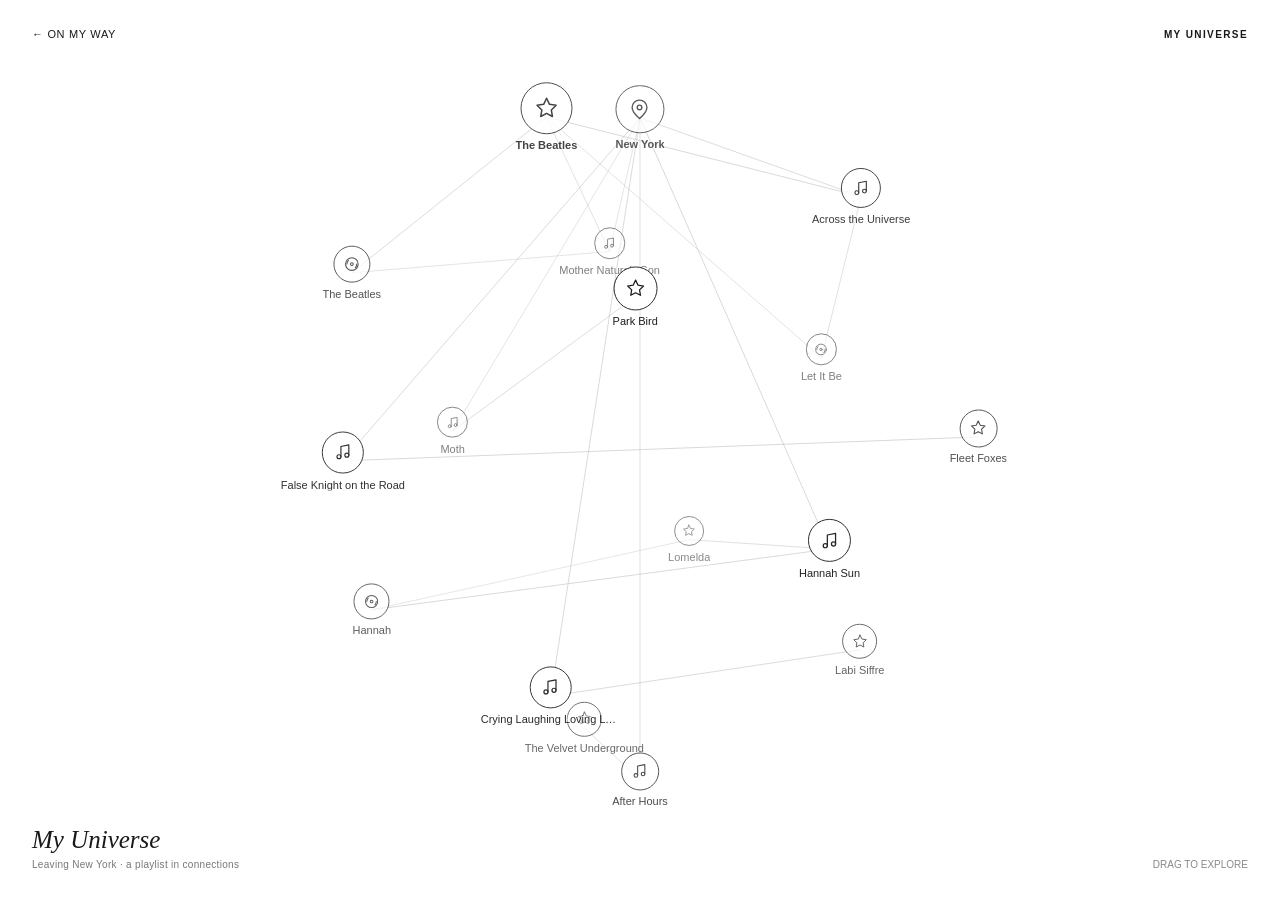
==== universe.html @ 07e65d4c "Add interactive My Universe graph" ====
<!doctype html>
<html lang="en">
<head>
  <meta charset="utf-8">
  <meta name="viewport" content="width=device-width,initial-scale=1">
  <title>My Universe — On My Way</title>
  <style>
    *{box-sizing:border-box}html,body{height:100%;margin:0}body{background:#fff;color:#191919;font-family:Georgia,serif;overflow:hidden}a,button{color:inherit}a:focus-visible,button:focus-visible{outline:2px solid #111;outline-offset:4px}.top{position:absolute;z-index:5;top:28px;left:32px;right:32px;display:flex;align-items:center;justify-content:space-between}.back{font:11px Arial,sans-serif;letter-spacing:.06em;text-decoration:none}.brand{font:700 10px Arial,sans-serif;letter-spacing:.14em}.caption{position:absolute;z-index:3;bottom:30px;left:32px;pointer-events:none}.caption h1{font:italic 25px Georgia,serif;margin:0 0 5px}.caption p{font:10px Arial,sans-serif;letter-spacing:.03em;color:#777;margin:0}.graph{position:absolute;inset:0;overflow:hidden;touch-action:none;cursor:grab}.graph.dragging{cursor:grabbing}.edges{position:absolute;inset:0;width:100%;height:100%;pointer-events:none}.node{position:absolute;left:0;top:0;display:flex;flex-direction:column;align-items:center;gap:5px;border:0;padding:0;background:none;font:11px/1.1 Arial,sans-serif;white-space:nowrap;cursor:pointer;transform-origin:center center}.node .icon{display:grid;place-items:center;width:var(--size);height:var(--size);border:1px solid #262626;border-radius:50%;background:#fff;transition:background .16s,color .16s,box-shadow .16s}.node:hover .icon,.node:focus-visible .icon{background:#1b1b1b;color:#fff;box-shadow:0 0 0 5px #0000000a}.node svg{width:48%;height:48%;fill:none;stroke:currentColor;stroke-width:1.5;stroke-linecap:round;stroke-linejoin:round}.node .name{max-width:140px;overflow:hidden;text-overflow:ellipsis;text-shadow:0 0 5px #fff,0 0 5px #fff,0 0 5px #fff}.node.featured .icon{border-width:1.5px}.node.featured .name{font-weight:bold}.overlay{position:fixed;z-index:10;inset:0;display:grid;place-items:center;padding:20px;background:#ffffffbb}.overlay[hidden]{display:none}.card{position:relative;width:min(390px,100%);max-height:min(520px,85vh);overflow:auto;background:#fff;border:1px solid #222;padding:36px;box-shadow:0 16px 45px #00000012}.close{position:absolute;right:14px;top:10px;background:none;border:0;font:28px Georgia,serif;cursor:pointer}.kind{font:10px Arial,sans-serif;letter-spacing:.15em;color:#777;text-transform:uppercase}.card h2{font:normal 30px/1.1 Georgia,serif;margin:12px 0 14px}.card p{font:14px/1.6 Arial,sans-serif;color:#555}.card h3{font:10px Arial,sans-serif;letter-spacing:.12em;margin:25px 0 12px;text-transform:uppercase}.card ul{list-style:none;padding:0;margin:0;font:13px/1.8 Arial,sans-serif}.card li{border-top:1px solid #eee;padding:7px 0}.card li span{display:block;color:#888;font-size:10px}.hint{position:absolute;bottom:30px;right:32px;font:10px Arial,sans-serif;color:#888;pointer-events:none}@media(max-width:600px){.top{top:22px;left:20px;right:20px}.caption{bottom:24px;left:20px}.caption h1{font-size:21px}.hint{bottom:25px;right:20px}.node{font-size:9px}.node .name{max-width:100px}.card{padding:30px}}
  </style>
</head>
<body>
  <header class="top"><a class="back" href="index.html">← ON MY WAY</a><span class="brand">MY UNIVERSE</span></header>
  <main id="graph" class="graph" aria-label="Interactive music universe. Drag to rotate, or use the arrow keys." tabindex="0"><svg id="edges" class="edges" aria-hidden="true"></svg></main>
  <div class="caption"><h1>My Universe</h1><p>Leaving New York · a playlist in connections</p></div>
  <div class="hint">DRAG TO EXPLORE</div>
  <div id="overlay" class="overlay" hidden><section class="card" role="dialog" aria-modal="true" aria-labelledby="detail-title"><button id="close" class="close" aria-label="Close details">×</button><div id="detail-kind" class="kind"></div><h2 id="detail-title"></h2><p id="detail-description"></p><h3>Connections</h3><ul id="detail-links"></ul></section></div>
  <script>
    const icons={song:'<path d="M9 18V5l10-2v13"/><circle cx="6.5" cy="18" r="2.5"/><circle cx="16.5" cy="16" r="2.5"/>',artist:'<path d="m12 2 2.9 6 6.6 1-4.8 4.6 1.1 6.5-5.8-3.1-5.8 3.1 1.1-6.5L2.5 9l6.6-1z"/>',album:'<circle cx="12" cy="12" r="9"/><circle cx="12" cy="12" r="2"/><path d="M7 7a7 7 0 0 0-2 5M17 17a7 7 0 0 0 2-5"/>',place:'<path d="M20 10c0 5-8 12-8 12S4 15 4 10a8 8 0 1 1 16 0Z"/><circle cx="12" cy="10" r="2.5"/>',film:'<rect x="3" y="8" width="18" height="12" rx="1"/><path d="M3 8V5l17-3 1 4-18 2M8 4l3 3M15 3l3 3"/>'};
    // New York is the user's personal playlist association, not a claim about where the songs were made.
    const nodes=[
      {id:'ny',name:'New York',type:'place',featured:true,description:'The city connected to this personal autumn playlist.'},
      {id:'beatles',name:'The Beatles',type:'artist',featured:true,description:'An artist appearing twice in this playlist.'},
      {id:'mother',name:'Mother Nature’s Son',type:'song',description:'A song by The Beatles in the New York autumn playlist.'},
      {id:'across',name:'Across the Universe',type:'song',description:'A song by The Beatles in the New York autumn playlist.'},
      {id:'white',name:'The Beatles',type:'album',description:'The Beatles album, often called the White Album.'},
      {id:'letitbe',name:'Let It Be',type:'album',description:'The Beatles album containing Across the Universe.'},
      {id:'park',name:'Park Bird',type:'artist',description:'Artist of Moth.'},
      {id:'moth',name:'Moth',type:'song',description:'A song by Park Bird in the New York autumn playlist.'},
      {id:'fleet',name:'Fleet Foxes',type:'artist',description:'Artist of False Knight on the Road.'},
      {id:'knight',name:'False Knight on the Road',type:'song',description:'A song by Fleet Foxes in the New York autumn playlist.'},
      {id:'lomelda',name:'Lomelda',type:'artist',description:'Artist of Hannah Sun.'},
      {id:'hannah',name:'Hannah Sun',type:'song',description:'A song by Lomelda in the New York autumn playlist.'},
      {id:'hannahalbum',name:'Hannah',type:'album',description:'The album associated with Hannah Sun in the playlist.'},
      {id:'labi',name:'Labi Siffre',type:'artist',description:'Artist of Crying Laughing Loving Lying.'},
      {id:'crying',name:'Crying Laughing Loving Lying',type:'song',description:'A song by Labi Siffre in the New York autumn playlist.'},
      {id:'velvet',name:'The Velvet Underground',type:'artist',description:'Artist of After Hours.'},
      {id:'after',name:'After Hours',type:'song',description:'A song by The Velvet Underground in the New York autumn playlist.'}
    ];
    const links=[['ny','mother','In this New York playlist'],['ny','across','In this New York playlist'],['ny','moth','In this New York playlist'],['ny','knight','In this New York playlist'],['ny','hannah','In this New York playlist'],['ny','crying','In this New York playlist'],['ny','after','In this New York playlist'],['beatles','mother','Artist and song'],['beatles','across','Artist and song'],['beatles','white','Artist and album'],['beatles','letitbe','Artist and album'],['mother','white','Song and album'],['across','letitbe','Song and album'],['park','moth','Artist and song'],['fleet','knight','Artist and song'],['lomelda','hannah','Artist and song'],['hannah','hannahalbum','Song and album'],['lomelda','hannahalbum','Artist and album'],['labi','crying','Artist and song'],['velvet','after','Artist and song']];
    const graph=document.querySelector('#graph'),edges=document.querySelector('#edges'),overlay=document.querySelector('#overlay'),close=document.querySelector('#close');
    let yaw=.25,pitch=-.12,drag=null,lastFocus=null;const golden=Math.PI*(3-Math.sqrt(5));
    nodes.forEach((n,i)=>{const y=1-(i/(nodes.length-1))*2,r=Math.sqrt(1-y*y),angle=golden*i;n.pos={x:Math.cos(angle)*r,y,z:Math.sin(angle)*r};n.button=document.createElement('button');n.button.type='button';n.button.className='node'+(n.featured?' featured':'');n.button.setAttribute('aria-label',n.type+': '+n.name);n.button.innerHTML='<span class="icon"><svg viewBox="0 0 24 24" aria-hidden="true">'+icons[n.type]+'</svg></span><span class="name"></span>';n.button.querySelector('.name').textContent=n.name;n.button.addEventListener('click',()=>{if(!n.button.dataset.dragged)openDetail(n);delete n.button.dataset.dragged});graph.append(n.button)});
    function draw(){const w=graph.clientWidth,h=graph.clientHeight,radius=Math.min(w*.37,h*.39,390),cx=w/2,cy=h*.49,projected={};nodes.forEach(n=>{const p=n.pos,x=p.x*Math.cos(yaw)+p.z*Math.sin(yaw),z0=-p.x*Math.sin(yaw)+p.z*Math.cos(yaw),y=p.y*Math.cos(pitch)-z0*Math.sin(pitch),z=p.y*Math.sin(pitch)+z0*Math.cos(pitch),scale=.76+(z+1)*.19;const px=cx+x*radius*scale,py=cy-y*radius*scale,size=(n.featured?52:39)*scale;projected[n.id]={x:px,y:py,z};n.button.style.setProperty('--size',size+'px');n.button.style.transform='translate('+px+'px,'+py+'px) translate(-50%,-50%)';n.button.style.opacity=String(.48+(z+1)*.26);n.button.style.zIndex=String(Math.round((z+1)*100)+1)});edges.replaceChildren();links.forEach(([a,b])=>{const p=projected[a],q=projected[b],line=document.createElementNS('http://www.w3.org/2000/svg','line');line.setAttribute('x1',p.x);line.setAttribute('y1',p.y);line.setAttribute('x2',q.x);line.setAttribute('y2',q.y);line.setAttribute('stroke','#b7b7b7');line.setAttribute('stroke-opacity',String(.25+(p.z+q.z+2)*.1));line.setAttribute('stroke-width','1');edges.append(line)})}
    function openDetail(node){lastFocus=document.activeElement;document.querySelector('#detail-kind').textContent=node.type==='place'?'City':node.type;document.querySelector('#detail-title').textContent=node.name;document.querySelector('#detail-description').textContent=node.description;const list=document.querySelector('#detail-links');list.replaceChildren();links.filter(l=>l[0]===node.id||l[1]===node.id).forEach(l=>{const other=nodes.find(n=>n.id===(l[0]===node.id?l[1]:l[0]));const li=document.createElement('li');li.textContent=other.name;const detail=document.createElement('span');detail.textContent=l[2]+' · '+other.type;li.append(detail);list.append(li)});overlay.hidden=false;close.focus()}
    function closeDetail(){overlay.hidden=true;if(lastFocus)lastFocus.focus()}close.addEventListener('click',closeDetail);overlay.addEventListener('click',e=>{if(e.target===overlay)closeDetail()});document.addEventListener('keydown',e=>{if(e.key==='Escape'&&!overlay.hidden)closeDetail()});
    graph.addEventListener('pointerdown',e=>{if(e.button!==0)return;drag={x:e.clientX,y:e.clientY,startX:e.clientX,startY:e.clientY,node:e.target.closest('.node'),moved:false};(drag.node||graph).setPointerCapture(e.pointerId)});
    graph.addEventListener('pointermove',e=>{if(!drag)return;const dx=e.clientX-drag.x,dy=e.clientY-drag.y;if(Math.hypot(e.clientX-drag.startX,e.clientY-drag.startY)>5){drag.moved=true;graph.classList.add('dragging')}if(drag.moved){yaw+=dx*.008;pitch=Math.max(-1.2,Math.min(1.2,pitch+dy*.008));draw()}drag.x=e.clientX;drag.y=e.clientY});
    graph.addEventListener('pointerup',e=>{if(!drag)return;if(drag.moved&&drag.node)drag.node.dataset.dragged='true';graph.classList.remove('dragging');drag=null});graph.addEventListener('pointercancel',()=>{drag=null;graph.classList.remove('dragging')});
    graph.addEventListener('keydown',e=>{if(!['ArrowLeft','ArrowRight','ArrowUp','ArrowDown'].includes(e.key))return;e.preventDefault();if(e.key==='ArrowLeft')yaw-=.16;if(e.key==='ArrowRight')yaw+=.16;if(e.key==='ArrowUp')pitch=Math.max(-1.2,pitch-.16);if(e.key==='ArrowDown')pitch=Math.min(1.2,pitch+.16);draw()});window.addEventListener('resize',draw);draw();
  </script>
</body>
</html>
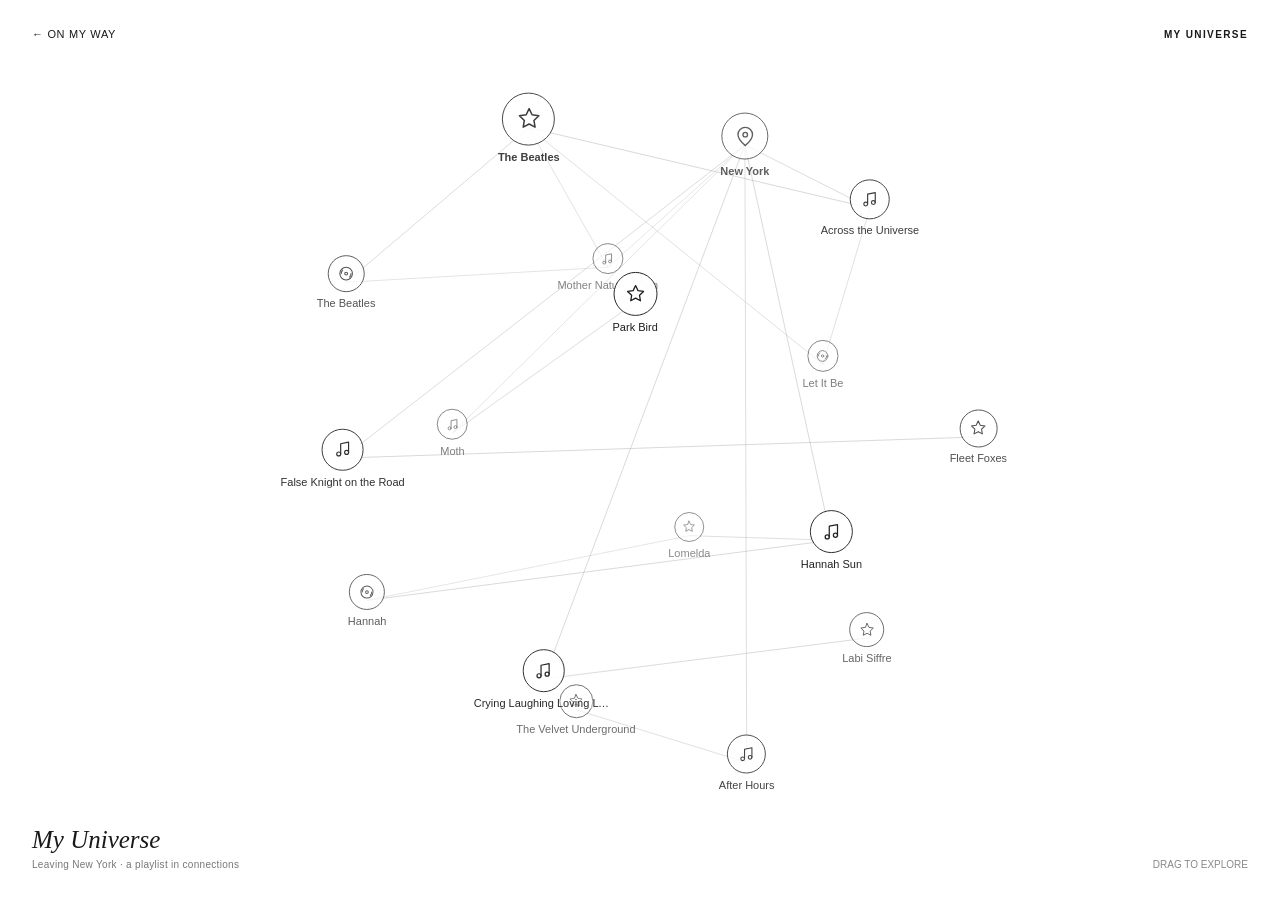
==== commit 38080f30: "Allow free universe rotation" ====
--- a/universe.html
+++ b/universe.html
@@ -10,7 +10,7 @@
 </head>
 <body>
   <header class="top"><a class="back" href="index.html">← ON MY WAY</a><span class="brand">MY UNIVERSE</span></header>
-  <main id="graph" class="graph" aria-label="Interactive music universe. Drag to rotate, or use the arrow keys." tabindex="0"><svg id="edges" class="edges" aria-hidden="true"></svg></main>
+  <main id="graph" class="graph" style="z-index:0;user-select:none" aria-label="Interactive music universe. Drag to rotate, or use the arrow keys." tabindex="0"><svg id="edges" class="edges" aria-hidden="true"></svg></main>
   <div class="caption"><h1>My Universe</h1><p>Leaving New York · a playlist in connections</p></div>
   <div class="hint">DRAG TO EXPLORE</div>
   <div id="overlay" class="overlay" hidden><section class="card" role="dialog" aria-modal="true" aria-labelledby="detail-title"><button id="close" class="close" aria-label="Close details">×</button><div id="detail-kind" class="kind"></div><h2 id="detail-title"></h2><p id="detail-description"></p><h3>Connections</h3><ul id="detail-links"></ul></section></div>
@@ -39,14 +39,14 @@
     const links=[['ny','mother','In this New York playlist'],['ny','across','In this New York playlist'],['ny','moth','In this New York playlist'],['ny','knight','In this New York playlist'],['ny','hannah','In this New York playlist'],['ny','crying','In this New York playlist'],['ny','after','In this New York playlist'],['beatles','mother','Artist and song'],['beatles','across','Artist and song'],['beatles','white','Artist and album'],['beatles','letitbe','Artist and album'],['mother','white','Song and album'],['across','letitbe','Song and album'],['park','moth','Artist and song'],['fleet','knight','Artist and song'],['lomelda','hannah','Artist and song'],['hannah','hannahalbum','Song and album'],['lomelda','hannahalbum','Artist and album'],['labi','crying','Artist and song'],['velvet','after','Artist and song']];
     const graph=document.querySelector('#graph'),edges=document.querySelector('#edges'),overlay=document.querySelector('#overlay'),close=document.querySelector('#close');
     let yaw=.25,pitch=-.12,drag=null,lastFocus=null;const golden=Math.PI*(3-Math.sqrt(5));
-    nodes.forEach((n,i)=>{const y=1-(i/(nodes.length-1))*2,r=Math.sqrt(1-y*y),angle=golden*i;n.pos={x:Math.cos(angle)*r,y,z:Math.sin(angle)*r};n.button=document.createElement('button');n.button.type='button';n.button.className='node'+(n.featured?' featured':'');n.button.setAttribute('aria-label',n.type+': '+n.name);n.button.innerHTML='<span class="icon"><svg viewBox="0 0 24 24" aria-hidden="true">'+icons[n.type]+'</svg></span><span class="name"></span>';n.button.querySelector('.name').textContent=n.name;n.button.addEventListener('click',()=>{if(!n.button.dataset.dragged)openDetail(n);delete n.button.dataset.dragged});graph.append(n.button)});
+    nodes.forEach((n,i)=>{const y=1-((i+.5)/nodes.length)*2,r=Math.sqrt(1-y*y),angle=golden*i;n.pos={x:Math.cos(angle)*r,y,z:Math.sin(angle)*r};n.button=document.createElement('button');n.button.type='button';n.button.className='node'+(n.featured?' featured':'');n.button.setAttribute('aria-label',n.type+': '+n.name);n.button.innerHTML='<span class="icon"><svg viewBox="0 0 24 24" aria-hidden="true">'+icons[n.type]+'</svg></span><span class="name"></span>';n.button.querySelector('.name').textContent=n.name;n.button.addEventListener('click',()=>{if(!n.button.dataset.dragged)openDetail(n);delete n.button.dataset.dragged});graph.append(n.button)});
     function draw(){const w=graph.clientWidth,h=graph.clientHeight,radius=Math.min(w*.37,h*.39,390),cx=w/2,cy=h*.49,projected={};nodes.forEach(n=>{const p=n.pos,x=p.x*Math.cos(yaw)+p.z*Math.sin(yaw),z0=-p.x*Math.sin(yaw)+p.z*Math.cos(yaw),y=p.y*Math.cos(pitch)-z0*Math.sin(pitch),z=p.y*Math.sin(pitch)+z0*Math.cos(pitch),scale=.76+(z+1)*.19;const px=cx+x*radius*scale,py=cy-y*radius*scale,size=(n.featured?52:39)*scale;projected[n.id]={x:px,y:py,z};n.button.style.setProperty('--size',size+'px');n.button.style.transform='translate('+px+'px,'+py+'px) translate(-50%,-50%)';n.button.style.opacity=String(.48+(z+1)*.26);n.button.style.zIndex=String(Math.round((z+1)*100)+1)});edges.replaceChildren();links.forEach(([a,b])=>{const p=projected[a],q=projected[b],line=document.createElementNS('http://www.w3.org/2000/svg','line');line.setAttribute('x1',p.x);line.setAttribute('y1',p.y);line.setAttribute('x2',q.x);line.setAttribute('y2',q.y);line.setAttribute('stroke','#b7b7b7');line.setAttribute('stroke-opacity',String(.25+(p.z+q.z+2)*.1));line.setAttribute('stroke-width','1');edges.append(line)})}
     function openDetail(node){lastFocus=document.activeElement;document.querySelector('#detail-kind').textContent=node.type==='place'?'City':node.type;document.querySelector('#detail-title').textContent=node.name;document.querySelector('#detail-description').textContent=node.description;const list=document.querySelector('#detail-links');list.replaceChildren();links.filter(l=>l[0]===node.id||l[1]===node.id).forEach(l=>{const other=nodes.find(n=>n.id===(l[0]===node.id?l[1]:l[0]));const li=document.createElement('li');li.textContent=other.name;const detail=document.createElement('span');detail.textContent=l[2]+' · '+other.type;li.append(detail);list.append(li)});overlay.hidden=false;close.focus()}
     function closeDetail(){overlay.hidden=true;if(lastFocus)lastFocus.focus()}close.addEventListener('click',closeDetail);overlay.addEventListener('click',e=>{if(e.target===overlay)closeDetail()});document.addEventListener('keydown',e=>{if(e.key==='Escape'&&!overlay.hidden)closeDetail()});
     graph.addEventListener('pointerdown',e=>{if(e.button!==0)return;drag={x:e.clientX,y:e.clientY,startX:e.clientX,startY:e.clientY,node:e.target.closest('.node'),moved:false};(drag.node||graph).setPointerCapture(e.pointerId)});
-    graph.addEventListener('pointermove',e=>{if(!drag)return;const dx=e.clientX-drag.x,dy=e.clientY-drag.y;if(Math.hypot(e.clientX-drag.startX,e.clientY-drag.startY)>5){drag.moved=true;graph.classList.add('dragging')}if(drag.moved){yaw+=dx*.008;pitch=Math.max(-1.2,Math.min(1.2,pitch+dy*.008));draw()}drag.x=e.clientX;drag.y=e.clientY});
+    graph.addEventListener('pointermove',e=>{if(!drag)return;const dx=e.clientX-drag.x,dy=e.clientY-drag.y;if(Math.hypot(e.clientX-drag.startX,e.clientY-drag.startY)>5){drag.moved=true;graph.classList.add('dragging')}if(drag.moved){yaw+=dx*.008;pitch+=dy*.008;draw()}drag.x=e.clientX;drag.y=e.clientY});
     graph.addEventListener('pointerup',e=>{if(!drag)return;if(drag.moved&&drag.node)drag.node.dataset.dragged='true';graph.classList.remove('dragging');drag=null});graph.addEventListener('pointercancel',()=>{drag=null;graph.classList.remove('dragging')});
-    graph.addEventListener('keydown',e=>{if(!['ArrowLeft','ArrowRight','ArrowUp','ArrowDown'].includes(e.key))return;e.preventDefault();if(e.key==='ArrowLeft')yaw-=.16;if(e.key==='ArrowRight')yaw+=.16;if(e.key==='ArrowUp')pitch=Math.max(-1.2,pitch-.16);if(e.key==='ArrowDown')pitch=Math.min(1.2,pitch+.16);draw()});window.addEventListener('resize',draw);draw();
+    graph.addEventListener('keydown',e=>{if(!['ArrowLeft','ArrowRight','ArrowUp','ArrowDown'].includes(e.key))return;e.preventDefault();if(e.key==='ArrowLeft')yaw-=.16;if(e.key==='ArrowRight')yaw+=.16;if(e.key==='ArrowUp')pitch-=.16;if(e.key==='ArrowDown')pitch+=.16;draw()});window.addEventListener('resize',draw);draw();
   </script>
 </body>
 </html>
